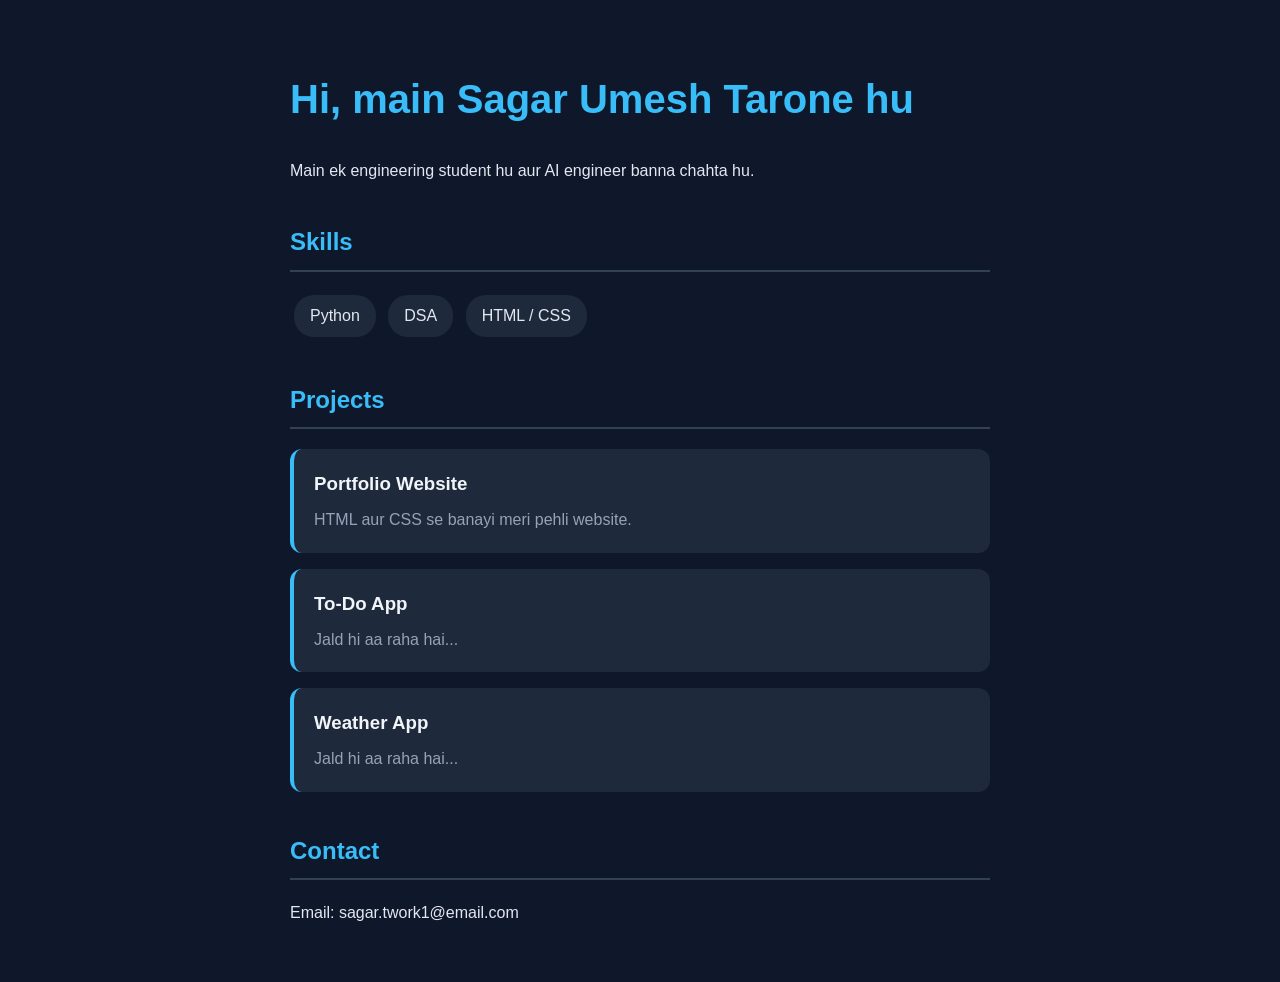
==== index.html @ 5fffef50 "Add portfolio" ====
<!DOCTYPE html>
<html lang="en">

<head>
    <meta charset="UTF-8">
    <meta name="viewport" content="width=device-width, initial-scale=1.0">
    <title>Mera Portfolio</title>
    <link rel="stylesheet" href="style.css">
</head>

<body>

    <h1>Hi, main Sagar Umesh Tarone hu</h1>
    <p>Main ek engineering student hu aur AI engineer banna chahta hu.</p>

    <h2>Skills</h2>
    <ul>
        <li>Python</li>
        <li>DSA</li>
        <li>HTML / CSS</li>
    </ul>

    <h2>Projects</h2>

    <div class="card">
        <h3>Portfolio Website</h3>
        <p>HTML aur CSS se banayi meri pehli website.</p>
    </div>

    <div class="card">
        <h3>To-Do App</h3>
        <p>Jald hi aa raha hai...</p>
    </div>

    <div class="card">
        <h3>Weather App</h3>
        <p>Jald hi aa raha hai...</p>
    </div>

    <h2>Contact</h2>
    <p>Email: sagar.twork1@email.com</p>

</body>

</html>
---- style.css ----
body {
    font-family: Arial, sans-serif;
    background-color: #0f172a;
    color: #e2e8f0;
    max-width: 700px;
    margin: 0 auto;
    padding: 40px 20px;
    line-height: 1.6;
}

h1 {
    color: #38bdf8;
    font-size: 2.5rem;
}

h2 {
    color: #38bdf8;
    border-bottom: 2px solid #334155;
    padding-bottom: 8px;
    margin-top: 40px;
}

ul {
    list-style: none;
    padding: 0;
}

li {
    background-color: #1e293b;
    display: inline-block;
    padding: 8px 16px;
    margin: 4px;
    border-radius: 20px;
}

.card {
    background-color: #1e293b;
    padding: 20px;
    margin: 16px 0;
    border-radius: 12px;
    border-left: 4px solid #38bdf8;
    transition: transform 0.2s;
}

.card:hover {
    transform: translateY(-4px);
}

.card h3 {
    margin: 0 0 8px 0;
    color: #f1f5f9;
}

.card p {
    margin: 0;
    color: #94a3b8;
}
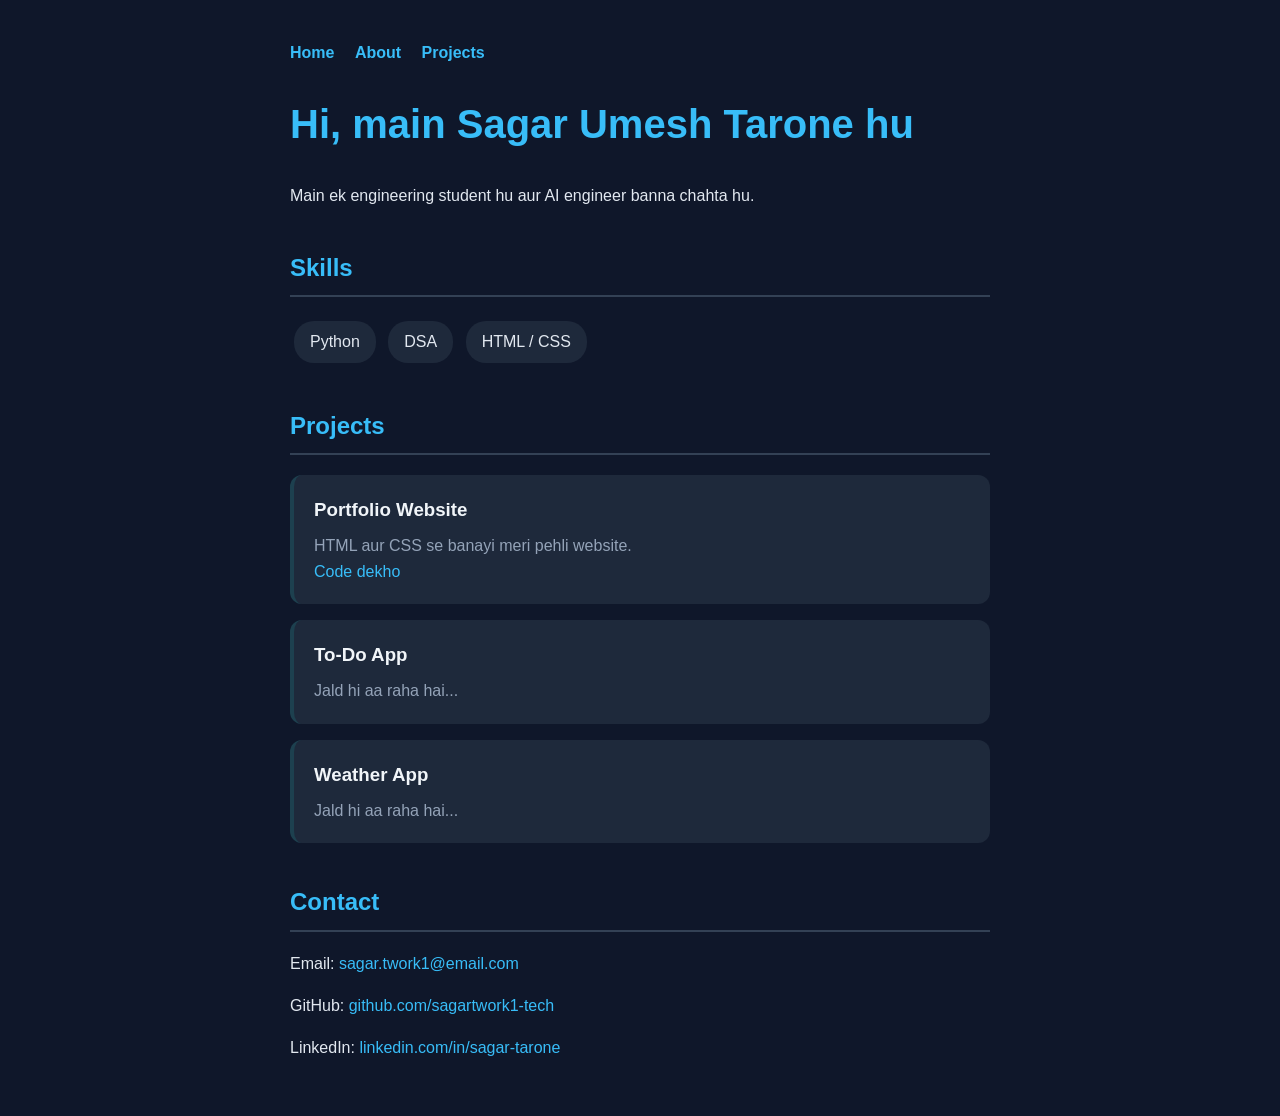
==== commit 40d14018: "Add menu and pages" ====
--- a/index.html
+++ b/index.html
@@ -10,21 +10,29 @@
 
 <body>
 
+    <nav>
+        <a href="index.html">Home</a>
+        <a href="about.html">About</a>
+        <a href="projects.html">Projects</a>
+    </nav>
+
     <h1>Hi, main Sagar Umesh Tarone hu</h1>
     <p>Main ek engineering student hu aur AI engineer banna chahta hu.</p>
 
-    <h2>Skills</h2>
+    <h2 id="skills">Skills</h2>
     <ul>
         <li>Python</li>
         <li>DSA</li>
         <li>HTML / CSS</li>
     </ul>
 
-    <h2>Projects</h2>
+    <h2 id="projects">Projects</h2>
 
     <div class="card">
         <h3>Portfolio Website</h3>
         <p>HTML aur CSS se banayi meri pehli website.</p>
+        <a href="https://github.com/sagartwork1-tech/sagartarone.github.io" target="_blank" rel="noopener">Code
+            dekho</a>
     </div>
 
     <div class="card">
@@ -37,8 +45,12 @@
         <p>Jald hi aa raha hai...</p>
     </div>
 
-    <h2>Contact</h2>
-    <p>Email: sagar.twork1@email.com</p>
+    <h2 id="contact">Contact</h2>
+    <p>Email: <a href="mailto:sagar.twork1@email.com">sagar.twork1@email.com</a></p>
+    <p>GitHub: <a href="https://github.com/sagartwork1-tech" target="_blank"
+            rel="noopener">github.com/sagartwork1-tech</a></p>
+    <p>LinkedIn: <a href="https://linkedin.com/in/sagar-tarone" target="_blank"
+            rel="noopener">linkedin.com/in/sagar-tarone</a></p>
 
 </body>
 
--- a/style.css
+++ b/style.css
@@ -38,7 +38,7 @@
     padding: 20px;
     margin: 16px 0;
     border-radius: 12px;
-    border-left: 4px solid #38bdf8;
+    border-left: 4px solid #1d404f;
     transition: transform 0.2s;
 }
 
@@ -54,4 +54,55 @@
 .card p {
     margin: 0;
     color: #94a3b8;
+}
+
+a {
+    color: #38bdf8;
+    text-decoration: none;
+    transition: color 0.2s ease;
+}
+
+a:hover {
+    color: #7dd3fc;
+    text-decoration: underline;
+}
+
+html {
+    scroll-behavior: smooth;
+}
+
+a {
+    color: #38bdf8;
+    text-decoration: none;
+}
+
+a:hover {
+    text-decoration: underline;
+}
+
+nav {
+    margin-bottom: 24px;
+}
+
+nav a {
+    margin-right: 16px;
+    font-weight: bold;
+}
+
+nav {
+    margin-bottom: 24px;
+}
+
+nav a {
+    margin-right: 16px;
+    font-weight: bold;
+}
+
+a {
+    color: #38bdf8;
+    text-decoration: none;
+}
+
+a:hover {
+    text-decoration: underline;
 }
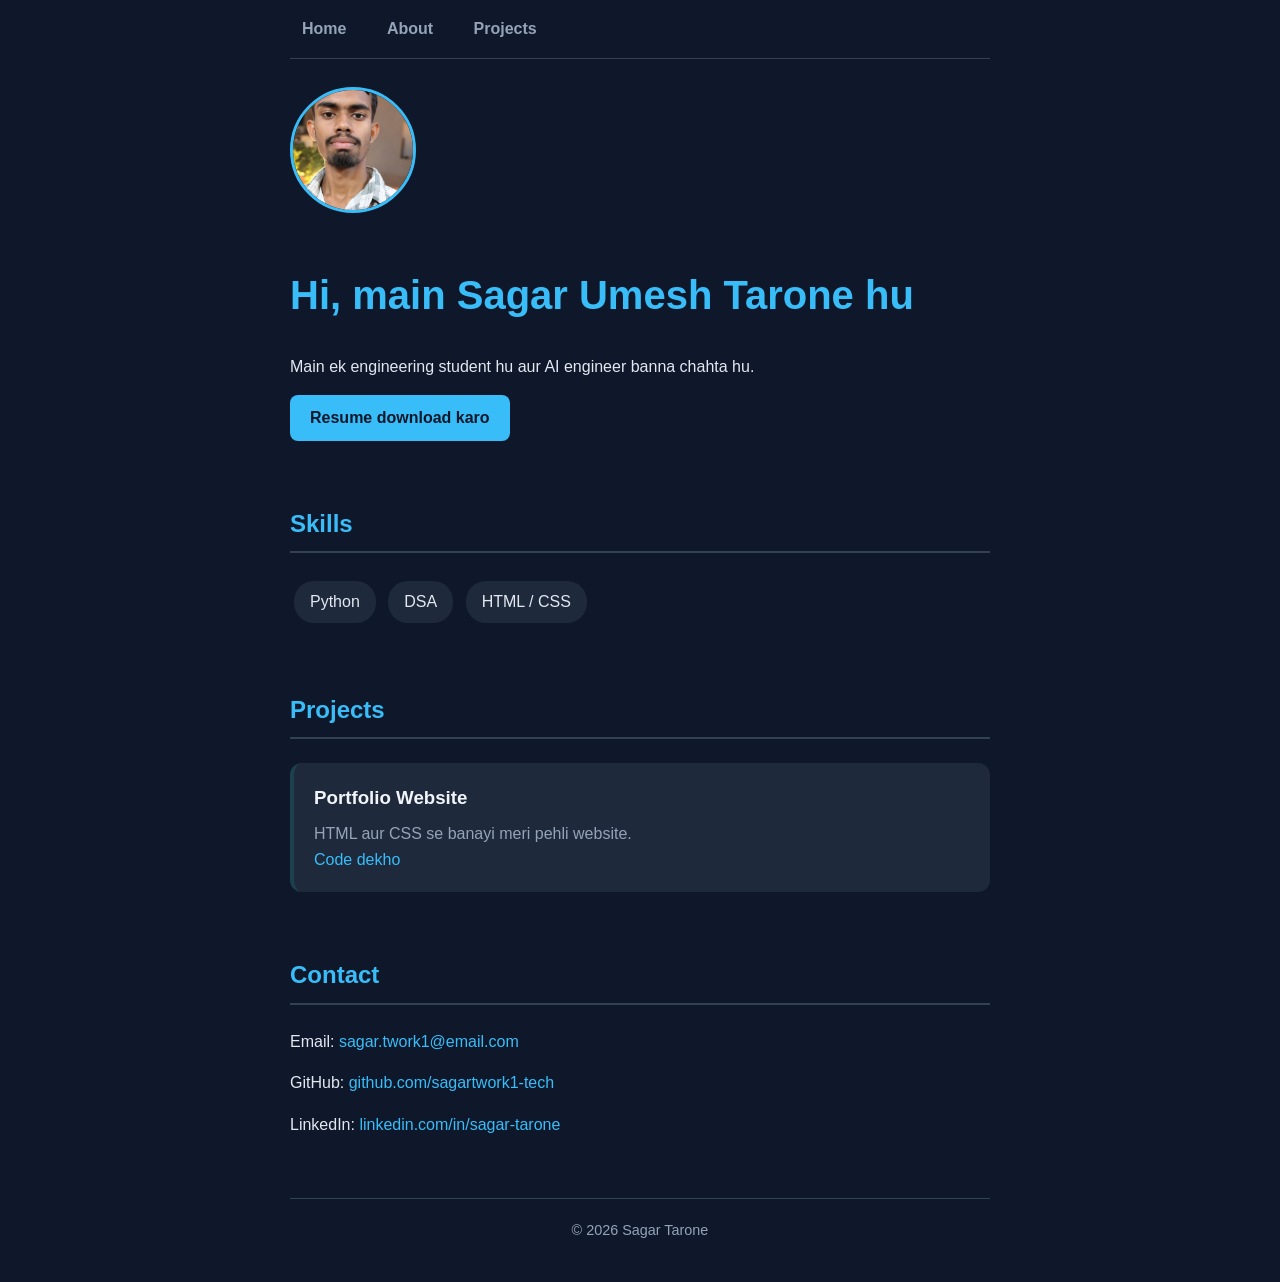
==== commit b37fdad2: "adding profile photo and improve style Resume button hataya	Remove resume button Photo aur CSS add k" ====
--- a/index.html
+++ b/index.html
@@ -4,7 +4,8 @@
 <head>
     <meta charset="UTF-8">
     <meta name="viewport" content="width=device-width, initial-scale=1.0">
-    <title>Mera Portfolio</title>
+    <title>Sagar Tarone | Portfolio</title>
+    <meta name="description" content="Sagar Tarone, AI engineering student ka portfolio">
     <link rel="stylesheet" href="style.css">
 </head>
 
@@ -16,8 +17,11 @@
         <a href="projects.html">Projects</a>
     </nav>
 
+    <img src="images/sagarphoto.jpeg.jpeg" alt="Sagar ki photo" class="profile">
+
     <h1>Hi, main Sagar Umesh Tarone hu</h1>
     <p>Main ek engineering student hu aur AI engineer banna chahta hu.</p>
+    <a href="resume.pdf" download class="btn">Resume download karo</a>
 
     <h2 id="skills">Skills</h2>
     <ul>
@@ -35,16 +39,6 @@
             dekho</a>
     </div>
 
-    <div class="card">
-        <h3>To-Do App</h3>
-        <p>Jald hi aa raha hai...</p>
-    </div>
-
-    <div class="card">
-        <h3>Weather App</h3>
-        <p>Jald hi aa raha hai...</p>
-    </div>
-
     <h2 id="contact">Contact</h2>
     <p>Email: <a href="mailto:sagar.twork1@email.com">sagar.twork1@email.com</a></p>
     <p>GitHub: <a href="https://github.com/sagartwork1-tech" target="_blank"
@@ -52,6 +46,8 @@
     <p>LinkedIn: <a href="https://linkedin.com/in/sagar-tarone" target="_blank"
             rel="noopener">linkedin.com/in/sagar-tarone</a></p>
 
+    <footer>© 2026 Sagar Tarone</footer>
+
 </body>
 
 </html>
--- a/style.css
+++ b/style.css
@@ -1,10 +1,14 @@
+html {
+    scroll-behavior: smooth;
+}
+
 body {
     font-family: Arial, sans-serif;
     background-color: #0f172a;
     color: #e2e8f0;
     max-width: 700px;
     margin: 0 auto;
-    padding: 40px 20px;
+    padding: 0 20px 40px;
     line-height: 1.6;
 }
 
@@ -17,12 +21,15 @@
     color: #38bdf8;
     border-bottom: 2px solid #334155;
     padding-bottom: 8px;
-    margin-top: 40px;
+    margin-top: 64px;
+    margin-bottom: 24px;
+    scroll-margin-top: 80px;
 }
 
 ul {
     list-style: none;
     padding: 0;
+    margin-bottom: 40px;
 }
 
 li {
@@ -67,42 +74,121 @@
     text-decoration: underline;
 }
 
-html {
-    scroll-behavior: smooth;
+/* Navbar Container & Sticky Dark Design */
+.navbar-container {
+    position: sticky;
+    top: 0;
+    z-index: 100;
+    background-color: rgba(15, 23, 42, 0.92);
+    backdrop-filter: blur(12px);
+    -webkit-backdrop-filter: blur(12px);
+    padding: 16px 0;
+    border-bottom: 1px solid #334155;
+    margin-bottom: 32px;
 }
 
-a {
+.navbar {
+    display: flex;
+    justify-content: space-between;
+    align-items: center;
+    flex-wrap: wrap;
+    gap: 12px;
+}
+
+.nav-logo {
+    font-size: 1.25rem;
+    font-weight: 700;
+    color: #f8fafc;
+    text-decoration: none;
+    letter-spacing: 0.5px;
+    display: inline-flex;
+    align-items: center;
+    transition: color 0.2s ease;
+}
+
+.nav-logo span {
+    color: #38bdf8;
+}
+
+.nav-logo:hover {
     color: #38bdf8;
     text-decoration: none;
 }
 
-a:hover {
-    text-decoration: underline;
+.nav-links {
+    display: flex;
+    align-items: center;
+    gap: 6px;
+    flex-wrap: wrap;
 }
 
-nav {
-    margin-bottom: 24px;
+.nav-link {
+    color: #94a3b8;
+    text-decoration: none;
+    font-weight: 600;
+    font-size: 0.95rem;
+    padding: 6px 14px;
+    border-radius: 8px;
+    transition: all 0.2s ease;
 }
 
-nav a {
-    margin-right: 16px;
-    font-weight: bold;
-}
-
-nav {
-    margin-bottom: 24px;
-}
-
-nav a {
-    margin-right: 16px;
-    font-weight: bold;
-}
-
-a {
+.nav-link:hover {
     color: #38bdf8;
+    background-color: rgba(56, 189, 248, 0.12);
     text-decoration: none;
 }
 
-a:hover {
-    text-decoration: underline;
+/* Fallback for simple nav on about.html & projects.html */
+nav:not(.navbar) {
+    margin-bottom: 28px;
+    padding: 16px 0;
+    border-bottom: 1px solid #334155;
+}
+
+nav:not(.navbar) a {
+    margin-right: 12px;
+    font-weight: 600;
+    color: #94a3b8;
+    padding: 6px 12px;
+    border-radius: 6px;
+    transition: all 0.2s ease;
+}
+
+nav:not(.navbar) a:hover {
+    color: #38bdf8;
+    background-color: rgba(56, 189, 248, 0.12);
+    text-decoration: none;
+}
+
+.profile {
+    width: 120px;
+    height: 120px;
+    object-fit: cover;
+    border-radius: 50%;
+    border: 3px solid #38bdf8;
+    margin-bottom: 16px;
+}
+
+.btn {
+    display: inline-block;
+    background-color: #38bdf8;
+    color: #0f172a;
+    padding: 10px 20px;
+    border-radius: 8px;
+    font-weight: bold;
+    transition: transform 0.2s;
+}
+
+.btn:hover {
+    transform: translateY(-2px);
+    text-decoration: none;
+}
+
+footer {
+    margin-top: 60px;
+    padding-top: 20px;
+    border-top: 1px solid #334155;
+    text-align: center;
+    color: #94a3b8;
+    font-size: 0.9rem;
 }
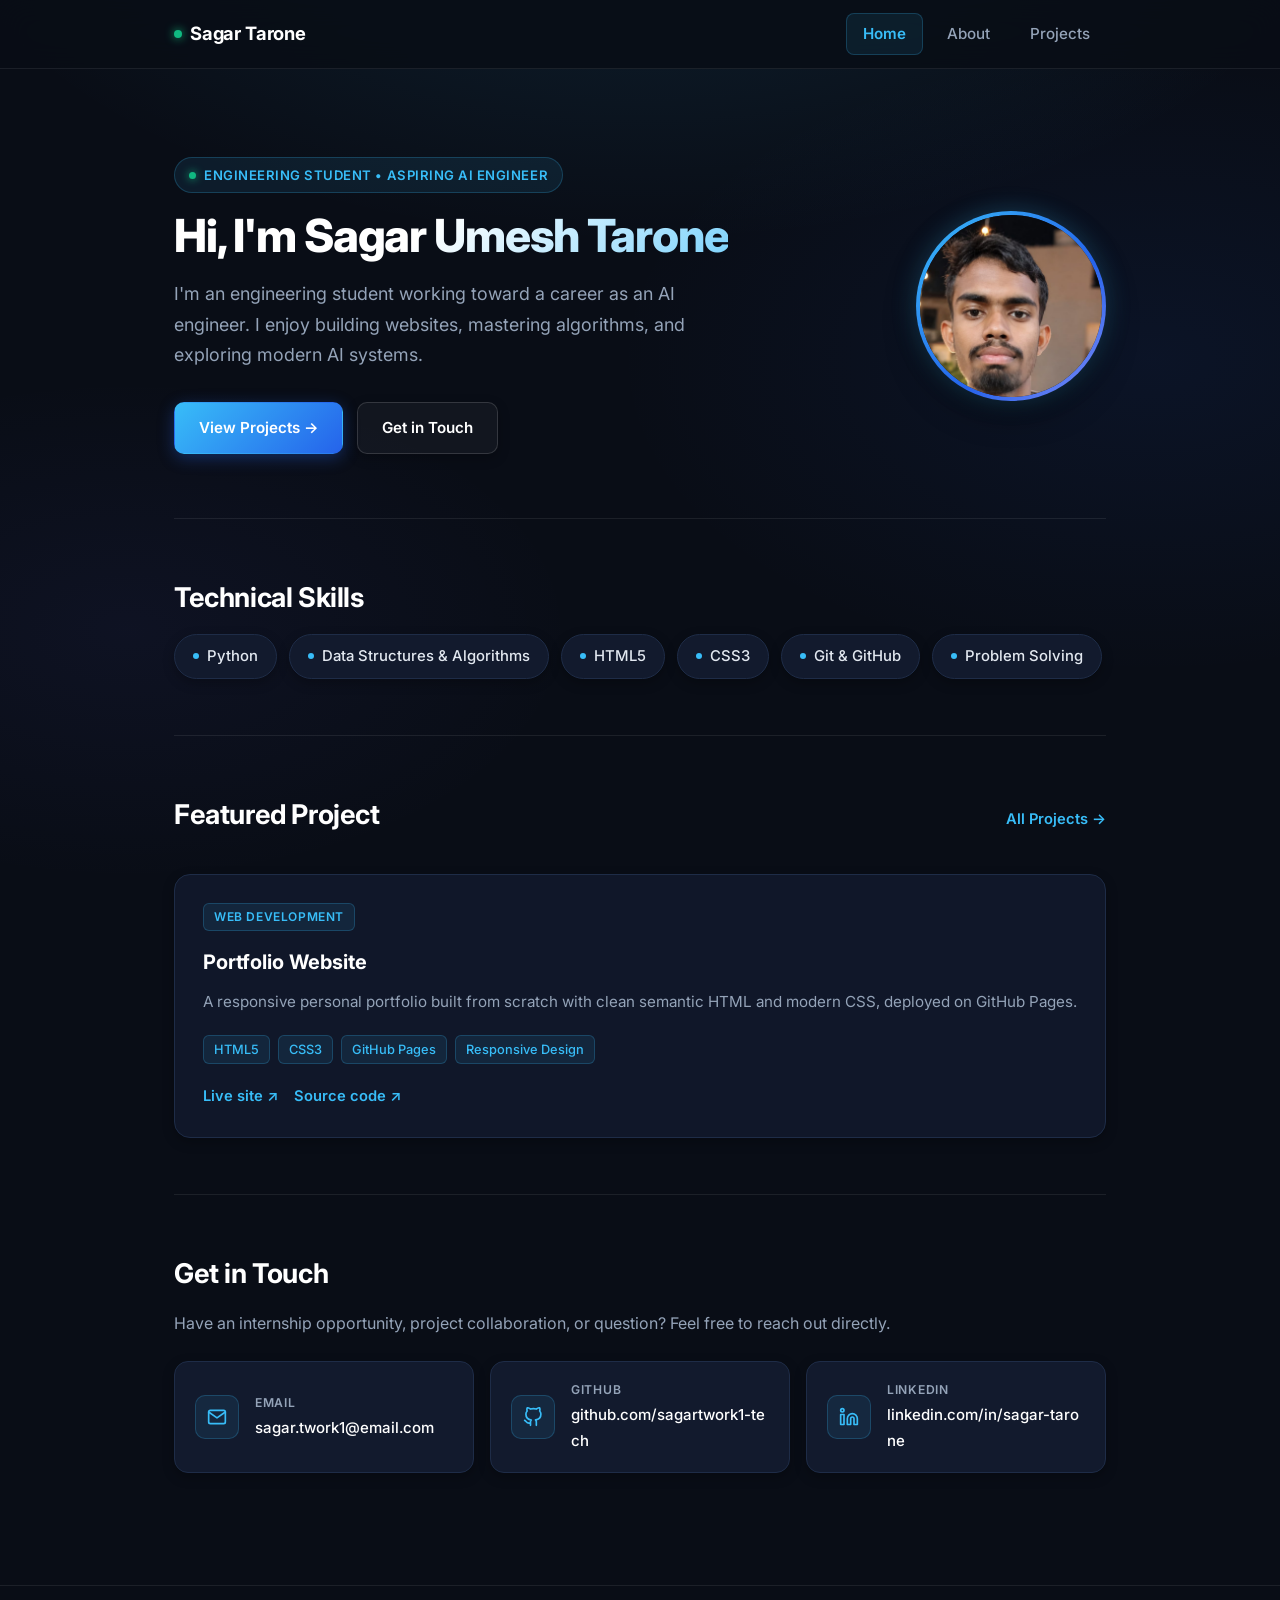
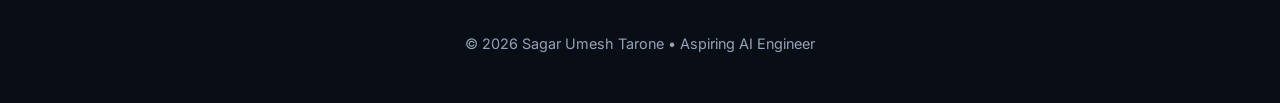
==== commit f498f3b3: "improve colour ,overall site experince,and smooth load experice" ====
--- a/index.html
+++ b/index.html
@@ -5,48 +5,146 @@
     <meta charset="UTF-8">
     <meta name="viewport" content="width=device-width, initial-scale=1.0">
     <title>Sagar Tarone | Portfolio</title>
-    <meta name="description" content="Sagar Tarone, AI engineering student ka portfolio">
+    <meta name="description"
+        content="Portfolio of Sagar Tarone, an engineering student aspiring to become an AI engineer.">
+    <link rel="preconnect" href="https://fonts.googleapis.com">
+    <link rel="preconnect" href="https://fonts.gstatic.com" crossorigin>
+    <link href="https://fonts.googleapis.com/css2?family=Inter:wght@400;500;600;700;800&display=swap" rel="stylesheet">
     <link rel="stylesheet" href="style.css">
 </head>
 
 <body>
 
-    <nav>
-        <a href="index.html">Home</a>
-        <a href="about.html">About</a>
-        <a href="projects.html">Projects</a>
-    </nav>
+    <header class="site-header">
+        <div class="container nav-inner">
+            <a href="index.html" class="brand">
+                <span class="brand-dot"></span>
+                <span>Sagar Tarone</span>
+            </a>
+            <nav>
+                <a href="index.html" class="active">Home</a>
+                <a href="about.html">About</a>
+                <a href="projects.html">Projects</a>
+            </nav>
+        </div>
+    </header>
 
-    <img src="images/sagarphoto.jpeg.jpeg" alt="Sagar ki photo" class="profile">
+    <main class="container">
 
-    <h1>Hi, main Sagar Umesh Tarone hu</h1>
-    <p>Main ek engineering student hu aur AI engineer banna chahta hu.</p>
-    <a href="resume.pdf" download class="btn">Resume download karo</a>
+        <section class="hero">
+            <div class="hero-text">
+                <div class="eyebrow">
+                    <span class="status-pulse"></span>
+                    <span>Engineering Student &bull; Aspiring AI Engineer</span>
+                </div>
+                <h1>Hi, I'm <span class="highlight">Sagar Umesh Tarone</span></h1>
+                <p>I'm an engineering student working toward a career as an AI engineer. I enjoy building websites,
+                    mastering algorithms, and exploring modern AI systems.</p>
+                <div class="hero-actions">
+                    <a href="projects.html" class="btn">View Projects &rarr;</a>
+                    <a href="#contact" class="btn btn-outline">Get in Touch</a>
+                </div>
+            </div>
+            <div class="profile-frame">
+                <img src="images/sagarphoto.jpeg.jpeg" alt="Portrait of Sagar Tarone" class="profile">
+            </div>
+        </section>
 
-    <h2 id="skills">Skills</h2>
-    <ul>
-        <li>Python</li>
-        <li>DSA</li>
-        <li>HTML / CSS</li>
-    </ul>
+        <section class="section" id="skills">
+            <h2>Technical Skills</h2>
+            <ul class="chips">
+                <li><span class="chip-dot"></span>Python</li>
+                <li><span class="chip-dot"></span>Data Structures &amp; Algorithms</li>
+                <li><span class="chip-dot"></span>HTML5</li>
+                <li><span class="chip-dot"></span>CSS3</li>
+                <li><span class="chip-dot"></span>Git &amp; GitHub</li>
+                <li><span class="chip-dot"></span>Problem Solving</li>
+            </ul>
+        </section>
 
-    <h2 id="projects">Projects</h2>
+        <section class="section" id="projects">
+            <div class="section-header">
+                <h2>Featured Project</h2>
+                <a href="projects.html" class="view-all-link">All Projects &rarr;</a>
+            </div>
+            <div class="grid">
+                <div class="card">
+                    <div class="card-badge">Web Development</div>
+                    <h3>Portfolio Website</h3>
+                    <p>A responsive personal portfolio built from scratch with clean semantic HTML and modern CSS,
+                        deployed on GitHub Pages.</p>
+                    <ul class="tags">
+                        <li>HTML5</li>
+                        <li>CSS3</li>
+                        <li>GitHub Pages</li>
+                        <li>Responsive Design</li>
+                    </ul>
+                    <div class="card-links">
+                        <a href="https://sagartwork1-tech.github.io" target="_blank" rel="noopener">Live site
+                            &nearr;</a>
+                        <a href="https://github.com/sagartwork1-tech/sagartarone.github.io" target="_blank"
+                            rel="noopener">Source code &nearr;</a>
+                    </div>
+                </div>
+            </div>
+        </section>
 
-    <div class="card">
-        <h3>Portfolio Website</h3>
-        <p>HTML aur CSS se banayi meri pehli website.</p>
-        <a href="https://github.com/sagartwork1-tech/sagartarone.github.io" target="_blank" rel="noopener">Code
-            dekho</a>
-    </div>
+        <section class="section" id="contact">
+            <h2>Get in Touch</h2>
+            <p class="section-desc">Have an internship opportunity, project collaboration, or question? Feel free to
+                reach out directly.</p>
+            <div class="contact-grid">
+                <a href="mailto:sagar.twork1@email.com" class="contact-card">
+                    <div class="contact-icon">
+                        <svg width="20" height="20" viewBox="0 0 24 24" fill="none" stroke="currentColor"
+                            stroke-width="2" stroke-linecap="round" stroke-linejoin="round">
+                            <path d="M4 4h16c1.1 0 2 .9 2 2v12c0 1.1-.9 2-2 2H4c-1.1 0-2-.9-2-2V6c0-1.1.9-2 2-2z">
+                            </path>
+                            <polyline points="22,6 12,13 2,6"></polyline>
+                        </svg>
+                    </div>
+                    <div class="contact-details">
+                        <span class="contact-label">Email</span>
+                        <span class="contact-value">sagar.twork1@email.com</span>
+                    </div>
+                </a>
+                <a href="https://github.com/sagartwork1-tech" target="_blank" rel="noopener" class="contact-card">
+                    <div class="contact-icon">
+                        <svg width="20" height="20" viewBox="0 0 24 24" fill="none" stroke="currentColor"
+                            stroke-width="2" stroke-linecap="round" stroke-linejoin="round">
+                            <path
+                                d="M9 19c-5 1.5-5-2.5-7-3m14 6v-3.87a3.37 3.37 0 0 0-.94-2.61c3.14-.35 6.44-1.54 6.44-7A5.44 5.44 0 0 0 20 4.77 5.07 5.07 0 0 0 19.91 1S18.73.65 16 2.48a13.38 13.38 0 0 0-7 0C6.27.65 5.09 1 5.09 1A5.07 5.07 0 0 0 5 4.77a5.44 5.44 0 0 0-1.5 3.78c0 5.42 3.3 6.61 6.44 7A3.37 3.37 0 0 0 9 18.13V22">
+                            </path>
+                        </svg>
+                    </div>
+                    <div class="contact-details">
+                        <span class="contact-label">GitHub</span>
+                        <span class="contact-value">github.com/sagartwork1-tech</span>
+                    </div>
+                </a>
+                <a href="https://linkedin.com/in/sagar-tarone" target="_blank" rel="noopener" class="contact-card">
+                    <div class="contact-icon">
+                        <svg width="20" height="20" viewBox="0 0 24 24" fill="none" stroke="currentColor"
+                            stroke-width="2" stroke-linecap="round" stroke-linejoin="round">
+                            <path d="M16 8a6 6 0 0 1 6 6v7h-4v-7a2 2 0 0 0-2-2 2 2 0 0 0-2 2v7h-4v-7a6 6 0 0 1 6-6z">
+                            </path>
+                            <rect x="2" y="9" width="4" height="12"></rect>
+                            <circle cx="4" cy="4" r="2"></circle>
+                        </svg>
+                    </div>
+                    <div class="contact-details">
+                        <span class="contact-label">LinkedIn</span>
+                        <span class="contact-value">linkedin.com/in/sagar-tarone</span>
+                    </div>
+                </a>
+            </div>
+        </section>
 
-    <h2 id="contact">Contact</h2>
-    <p>Email: <a href="mailto:sagar.twork1@email.com">sagar.twork1@email.com</a></p>
-    <p>GitHub: <a href="https://github.com/sagartwork1-tech" target="_blank"
-            rel="noopener">github.com/sagartwork1-tech</a></p>
-    <p>LinkedIn: <a href="https://linkedin.com/in/sagar-tarone" target="_blank"
-            rel="noopener">linkedin.com/in/sagar-tarone</a></p>
+    </main>
 
-    <footer>© 2026 Sagar Tarone</footer>
+    <footer class="site-footer">
+        <p>© 2026 Sagar Umesh Tarone &bull; Aspiring AI Engineer</p>
+    </footer>
 
 </body>
 
--- a/style.css
+++ b/style.css
@@ -1,194 +1,654 @@
+:root {
+    /* Color Palette - Executive Modern Dark Theme */
+    --bg: #090d16;
+    --bg-secondary: #0e1526;
+    --surface: #121a2d;
+    --surface-hover: #18233c;
+    --surface-card: rgba(18, 26, 45, 0.85);
+    --border: #1e2c47;
+    --border-light: rgba(255, 255, 255, 0.08);
+    --border-accent: rgba(56, 189, 248, 0.4);
+
+    /* Typography */
+    --text: #e2e8f0;
+    --text-heading: #ffffff;
+    --muted: #94a3b8;
+    --muted-light: #cbd5e1;
+
+    /* Accents & Gradients */
+    --accent: #38bdf8;
+    --accent-hover: #7dd3fc;
+    --accent-gradient: linear-gradient(135deg, #38bdf8 0%, #2563eb 100%);
+    --accent-glow: rgba(56, 189, 248, 0.25);
+    --badge-bg: rgba(56, 189, 248, 0.09);
+    --badge-border: rgba(56, 189, 248, 0.22);
+    --badge-text: #38bdf8;
+
+    /* Shadows */
+    --shadow-sm: 0 4px 12px rgba(0, 0, 0, 0.25);
+    --shadow-md: 0 8px 24px -4px rgba(0, 0, 0, 0.45);
+    --shadow-lg: 0 16px 36px -6px rgba(0, 0, 0, 0.55), 0 0 24px -2px rgba(56, 189, 248, 0.18);
+}
+
+* {
+    box-sizing: border-box;
+}
+
 html {
     scroll-behavior: smooth;
 }
 
 body {
-    font-family: Arial, sans-serif;
-    background-color: #0f172a;
-    color: #e2e8f0;
-    max-width: 700px;
-    margin: 0 auto;
-    padding: 0 20px 40px;
-    line-height: 1.6;
-}
-
-h1 {
-    color: #38bdf8;
-    font-size: 2.5rem;
-}
-
-h2 {
-    color: #38bdf8;
-    border-bottom: 2px solid #334155;
-    padding-bottom: 8px;
-    margin-top: 64px;
-    margin-bottom: 24px;
-    scroll-margin-top: 80px;
-}
-
-ul {
-    list-style: none;
-    padding: 0;
-    margin-bottom: 40px;
-}
-
-li {
-    background-color: #1e293b;
-    display: inline-block;
-    padding: 8px 16px;
-    margin: 4px;
-    border-radius: 20px;
-}
-
-.card {
-    background-color: #1e293b;
-    padding: 20px;
-    margin: 16px 0;
-    border-radius: 12px;
-    border-left: 4px solid #1d404f;
-    transition: transform 0.2s;
-}
-
-.card:hover {
-    transform: translateY(-4px);
-}
-
-.card h3 {
-    margin: 0 0 8px 0;
-    color: #f1f5f9;
-}
-
-.card p {
     margin: 0;
-    color: #94a3b8;
+    font-family: "Inter", system-ui, -apple-system, BlinkMacSystemFont, "Segoe UI", Roboto, sans-serif;
+    background-color: var(--bg);
+    background-image:
+        radial-gradient(ellipse 80% 60% at 50% -15%, rgba(56, 189, 248, 0.12), transparent 70%),
+        radial-gradient(ellipse 60% 50% at 90% 40%, rgba(37, 99, 235, 0.08), transparent 70%),
+        radial-gradient(ellipse 50% 40% at 10% 70%, rgba(99, 102, 241, 0.06), transparent 70%);
+    background-attachment: fixed;
+    color: var(--text);
+    line-height: 1.7;
+    -webkit-font-smoothing: antialiased;
+    -moz-osx-font-smoothing: grayscale;
 }
 
 a {
-    color: #38bdf8;
+    color: var(--accent);
     text-decoration: none;
     transition: color 0.2s ease;
 }
 
 a:hover {
-    color: #7dd3fc;
-    text-decoration: underline;
-}
-
-/* Navbar Container & Sticky Dark Design */
-.navbar-container {
+    color: var(--accent-hover);
+    text-decoration: none;
+}
+
+.container {
+    max-width: 980px;
+    margin: 0 auto;
+    padding: 0 24px;
+}
+
+/* Header and navigation */
+.site-header {
     position: sticky;
     top: 0;
     z-index: 100;
-    background-color: rgba(15, 23, 42, 0.92);
-    backdrop-filter: blur(12px);
-    -webkit-backdrop-filter: blur(12px);
-    padding: 16px 0;
-    border-bottom: 1px solid #334155;
-    margin-bottom: 32px;
-}
-
-.navbar {
+    background: rgba(9, 13, 22, 0.85);
+    backdrop-filter: blur(14px);
+    -webkit-backdrop-filter: blur(14px);
+    border-bottom: 1px solid var(--border-light);
+    transition: background 0.3s ease;
+}
+
+.nav-inner {
     display: flex;
     justify-content: space-between;
     align-items: center;
+    height: 68px;
+}
+
+.brand {
+    display: inline-flex;
+    align-items: center;
+    gap: 8px;
+    color: var(--text-heading);
+    font-weight: 700;
+    font-size: 1.15rem;
+    letter-spacing: -0.01em;
+}
+
+.brand-dot {
+    width: 8px;
+    height: 8px;
+    border-radius: 50%;
+    background: #10b981;
+    box-shadow: 0 0 10px #10b981;
+    display: inline-block;
+}
+
+.site-header nav {
+    display: flex;
+    align-items: center;
+    gap: 8px;
+}
+
+.site-header nav a {
+    color: var(--muted);
+    font-weight: 500;
+    font-size: 0.95rem;
+    padding: 7px 16px;
+    border-radius: 8px;
+    transition: all 0.2s ease;
+}
+
+.site-header nav a:hover {
+    color: var(--text-heading);
+    background: rgba(255, 255, 255, 0.06);
+}
+
+.site-header nav a.active {
+    color: var(--accent);
+    background: var(--badge-bg);
+    border: 1px solid var(--badge-border);
+    font-weight: 600;
+}
+
+/* Hero section */
+.hero {
+    display: flex;
+    align-items: center;
+    justify-content: space-between;
+    gap: 48px;
+    padding: 88px 0 64px;
+}
+
+.hero-text {
+    max-width: 580px;
+}
+
+.eyebrow {
+    display: inline-flex;
+    align-items: center;
+    gap: 8px;
+    color: var(--badge-text);
+    background: var(--badge-bg);
+    border: 1px solid var(--badge-border);
+    padding: 6px 14px;
+    border-radius: 999px;
+    font-weight: 600;
+    font-size: 0.82rem;
+    letter-spacing: 0.04em;
+    text-transform: uppercase;
+    margin: 0 0 16px;
+}
+
+.status-pulse {
+    width: 7px;
+    height: 7px;
+    border-radius: 50%;
+    background-color: #10b981;
+    box-shadow: 0 0 8px #10b981;
+    display: inline-block;
+}
+
+.hero h1 {
+    font-size: 2.85rem;
+    font-weight: 800;
+    letter-spacing: -0.025em;
+    line-height: 1.18;
+    color: var(--text-heading);
+    margin: 0 0 16px;
+}
+
+.highlight {
+    background: linear-gradient(135deg, #ffffff 30%, #7dd3fc 100%);
+    -webkit-background-clip: text;
+    -webkit-text-fill-color: transparent;
+}
+
+.hero p {
+    color: var(--muted);
+    font-size: 1.12rem;
+    line-height: 1.7;
+    margin: 0 0 32px;
+}
+
+.hero-actions {
+    display: flex;
+    align-items: center;
+    flex-wrap: wrap;
+    gap: 14px;
+}
+
+/* Profile Photo - Round shape, balanced natural zoom */
+.profile-frame {
+    position: relative;
+    width: 190px;
+    height: 190px;
+    border-radius: 50%;
+    padding: 4px;
+    background: linear-gradient(135deg, #38bdf8 0%, #2563eb 60%, #818cf8 100%);
+    box-shadow:
+        0 0 25px rgba(56, 189, 248, 0.25),
+        0 14px 32px -4px rgba(0, 0, 0, 0.6);
+    flex-shrink: 0;
+    transition: transform 0.3s cubic-bezier(0.16, 1, 0.3, 1), box-shadow 0.3s ease;
+}
+
+.profile-frame:hover {
+    transform: scale(1.02);
+    box-shadow:
+        0 0 35px rgba(56, 189, 248, 0.4),
+        0 18px 36px -4px rgba(0, 0, 0, 0.7);
+}
+
+.profile {
+    display: block;
+    width: 100%;
+    height: 100%;
+    border-radius: 50%;
+    object-fit: cover;
+    object-position: center 22%;
+    transform: scale(1.0);
+    background-color: var(--surface);
+}
+
+/* Buttons */
+.btn {
+    display: inline-flex;
+    align-items: center;
+    justify-content: center;
+    gap: 8px;
+    padding: 12px 24px;
+    border-radius: 10px;
+    font-weight: 600;
+    font-size: 0.95rem;
+    background: var(--accent-gradient);
+    color: #ffffff;
+    box-shadow: 0 4px 16px rgba(37, 99, 235, 0.35);
+    transition: all 0.25s cubic-bezier(0.16, 1, 0.3, 1);
+    border: 1px solid transparent;
+    cursor: pointer;
+    text-decoration: none;
+}
+
+.btn:hover {
+    transform: translateY(-2px);
+    box-shadow: 0 6px 22px rgba(56, 189, 248, 0.45);
+    color: #ffffff;
+    text-decoration: none;
+}
+
+.btn-outline {
+    background: rgba(255, 255, 255, 0.04);
+    color: var(--text-heading);
+    border: 1px solid rgba(255, 255, 255, 0.14);
+    box-shadow: var(--shadow-sm);
+    margin-left: 0;
+}
+
+.btn-outline:hover {
+    background: rgba(255, 255, 255, 0.08);
+    border-color: var(--accent);
+    color: var(--accent);
+    box-shadow: 0 4px 16px rgba(56, 189, 248, 0.18);
+}
+
+/* Sections */
+.section {
+    padding: 56px 0;
+    border-top: 1px solid var(--border-light);
+}
+
+.section-header {
+    display: flex;
+    justify-content: space-between;
+    align-items: baseline;
+    margin-bottom: 24px;
+}
+
+.section h2 {
+    font-size: 1.7rem;
+    font-weight: 700;
+    letter-spacing: -0.015em;
+    color: var(--text-heading);
+    margin: 0 0 12px;
+}
+
+.section-desc {
+    color: var(--muted);
+    font-size: 1rem;
+    margin: 0 0 24px;
+}
+
+.view-all-link {
+    font-size: 0.92rem;
+    font-weight: 600;
+}
+
+/* Chips / Skills */
+.chips {
+    list-style: none;
+    display: flex;
     flex-wrap: wrap;
     gap: 12px;
-}
-
-.nav-logo {
+    padding: 0;
+    margin: 0;
+}
+
+.chips li {
+    display: inline-flex;
+    align-items: center;
+    gap: 8px;
+    background: var(--surface);
+    border: 1px solid var(--border);
+    color: var(--text);
+    padding: 9px 18px;
+    border-radius: 999px;
+    font-size: 0.93rem;
+    font-weight: 500;
+    box-shadow: var(--shadow-sm);
+    transition: all 0.25s ease;
+}
+
+.chips li:hover {
+    border-color: var(--border-accent);
+    background: var(--surface-hover);
+    color: var(--text-heading);
+    transform: translateY(-2px);
+    box-shadow: 0 6px 16px rgba(0, 0, 0, 0.35);
+}
+
+.chip-dot {
+    width: 6px;
+    height: 6px;
+    border-radius: 50%;
+    background-color: var(--accent);
+    display: inline-block;
+}
+
+/* Cards & Grid */
+.grid {
+    display: grid;
+    grid-template-columns: repeat(auto-fit, minmax(300px, 1fr));
+    gap: 24px;
+}
+
+.card {
+    background: var(--surface-card);
+    backdrop-filter: blur(8px);
+    -webkit-backdrop-filter: blur(8px);
+    border: 1px solid var(--border);
+    border-radius: 16px;
+    padding: 28px;
+    box-shadow: var(--shadow-sm);
+    transition: all 0.3s cubic-bezier(0.16, 1, 0.3, 1);
+    position: relative;
+    overflow: hidden;
+    display: flex;
+    flex-direction: column;
+}
+
+.card::before {
+    content: '';
+    position: absolute;
+    top: 0;
+    left: 0;
+    right: 0;
+    height: 2px;
+    background: var(--accent-gradient);
+    opacity: 0;
+    transition: opacity 0.3s ease;
+}
+
+.card:hover {
+    transform: translateY(-4px);
+    border-color: var(--border-accent);
+    box-shadow: var(--shadow-lg);
+}
+
+.card:hover::before {
+    opacity: 1;
+}
+
+.card-badge {
+    align-self: flex-start;
+    font-size: 0.75rem;
+    font-weight: 600;
+    text-transform: uppercase;
+    letter-spacing: 0.05em;
+    color: var(--accent);
+    background: var(--badge-bg);
+    border: 1px solid var(--badge-border);
+    padding: 3px 10px;
+    border-radius: 6px;
+    margin-bottom: 14px;
+}
+
+.card h3 {
+    margin: 0 0 10px;
     font-size: 1.25rem;
     font-weight: 700;
-    color: #f8fafc;
+    color: var(--text-heading);
+}
+
+.card p {
+    margin: 0 0 20px;
+    color: var(--muted);
+    font-size: 0.95rem;
+    line-height: 1.65;
+    flex-grow: 1;
+}
+
+.card-placeholder {
+    border-style: dashed;
+    border-color: rgba(255, 255, 255, 0.16);
+    background: rgba(18, 26, 45, 0.45);
+    justify-content: center;
+}
+
+.card-placeholder:hover {
+    border-color: var(--border-accent);
+    background: rgba(18, 26, 45, 0.7);
+}
+
+.placeholder-icon {
+    color: var(--accent);
+    margin-bottom: 12px;
+}
+
+.tags {
+    list-style: none;
+    display: flex;
+    flex-wrap: wrap;
+    gap: 8px;
+    padding: 0;
+    margin: 0 0 20px;
+}
+
+.tags li {
+    font-size: 0.8rem;
+    font-weight: 500;
+    color: var(--accent);
+    background: var(--badge-bg);
+    border: 1px solid var(--badge-border);
+    padding: 3px 10px;
+    border-radius: 6px;
+}
+
+.card-links {
+    margin-top: auto;
+    display: flex;
+    flex-wrap: wrap;
+    gap: 16px;
+}
+
+.card-links a {
+    display: inline-flex;
+    align-items: center;
+    gap: 6px;
+    font-weight: 600;
+    font-size: 0.92rem;
+    color: var(--accent);
+    transition: color 0.2s ease;
+}
+
+.card-links a:hover {
+    color: var(--accent-hover);
+    text-decoration: underline;
+}
+
+/* Contact Grid & Modern Cards */
+.contact-grid {
+    display: grid;
+    grid-template-columns: repeat(auto-fit, minmax(260px, 1fr));
+    gap: 16px;
+    margin-top: 16px;
+}
+
+.contact-card {
+    display: flex;
+    align-items: center;
+    gap: 16px;
+    background: var(--surface);
+    border: 1px solid var(--border);
+    border-radius: 14px;
+    padding: 18px 20px;
+    box-shadow: var(--shadow-sm);
     text-decoration: none;
-    letter-spacing: 0.5px;
-    display: inline-flex;
-    align-items: center;
-    transition: color 0.2s ease;
-}
-
-.nav-logo span {
-    color: #38bdf8;
-}
-
-.nav-logo:hover {
-    color: #38bdf8;
+    transition: all 0.25s cubic-bezier(0.16, 1, 0.3, 1);
+}
+
+.contact-card:hover {
+    border-color: var(--border-accent);
+    background: var(--surface-hover);
+    transform: translateY(-2px);
+    box-shadow: var(--shadow-md);
     text-decoration: none;
 }
 
-.nav-links {
-    display: flex;
-    align-items: center;
-    gap: 6px;
-    flex-wrap: wrap;
-}
-
-.nav-link {
-    color: #94a3b8;
-    text-decoration: none;
+.contact-icon {
+    display: flex;
+    align-items: center;
+    justify-content: center;
+    width: 44px;
+    height: 44px;
+    border-radius: 10px;
+    background: var(--badge-bg);
+    border: 1px solid var(--badge-border);
+    color: var(--accent);
+    flex-shrink: 0;
+}
+
+.contact-details {
+    display: flex;
+    flex-direction: column;
+}
+
+.contact-label {
+    font-size: 0.76rem;
+    text-transform: uppercase;
+    letter-spacing: 0.06em;
+    color: var(--muted);
     font-weight: 600;
-    font-size: 0.95rem;
-    padding: 6px 14px;
-    border-radius: 8px;
-    transition: all 0.2s ease;
-}
-
-.nav-link:hover {
-    color: #38bdf8;
-    background-color: rgba(56, 189, 248, 0.12);
-    text-decoration: none;
-}
-
-/* Fallback for simple nav on about.html & projects.html */
-nav:not(.navbar) {
-    margin-bottom: 28px;
-    padding: 16px 0;
-    border-bottom: 1px solid #334155;
-}
-
-nav:not(.navbar) a {
-    margin-right: 12px;
-    font-weight: 600;
-    color: #94a3b8;
-    padding: 6px 12px;
-    border-radius: 6px;
-    transition: all 0.2s ease;
-}
-
-nav:not(.navbar) a:hover {
-    color: #38bdf8;
-    background-color: rgba(56, 189, 248, 0.12);
-    text-decoration: none;
-}
-
-.profile {
-    width: 120px;
-    height: 120px;
-    object-fit: cover;
-    border-radius: 50%;
-    border: 3px solid #38bdf8;
-    margin-bottom: 16px;
-}
-
-.btn {
+    margin-bottom: 2px;
+}
+
+.contact-value {
+    color: var(--text-heading);
+    font-weight: 500;
+    font-size: 0.94rem;
+    word-break: break-all;
+}
+
+/* Contact List Fallback */
+.contact-list {
+    list-style: none;
+    padding: 0;
+    margin: 0;
+}
+
+.contact-list li {
+    margin-bottom: 12px;
+    display: flex;
+    align-items: center;
+}
+
+.contact-list span {
     display: inline-block;
-    background-color: #38bdf8;
-    color: #0f172a;
-    padding: 10px 20px;
-    border-radius: 8px;
-    font-weight: bold;
-    transition: transform 0.2s;
-}
-
-.btn:hover {
-    transform: translateY(-2px);
-    text-decoration: none;
-}
-
-footer {
-    margin-top: 60px;
-    padding-top: 20px;
-    border-top: 1px solid #334155;
+    width: 90px;
+    color: var(--muted);
+    font-weight: 500;
+}
+
+/* Inner pages (About, Projects) */
+.page-title {
+    padding: 68px 0 28px;
+}
+
+.page-title h1 {
+    font-size: 2.6rem;
+    font-weight: 800;
+    letter-spacing: -0.02em;
+    color: var(--text-heading);
+    margin: 0 0 10px;
+}
+
+.page-title p,
+.page-title .subtitle {
+    color: var(--muted);
+    font-size: 1.15rem;
+    margin: 0;
+}
+
+.prose {
+    max-width: 720px;
+    padding-bottom: 40px;
+}
+
+.prose p {
+    font-size: 1.05rem;
+    color: var(--text);
+    line-height: 1.8;
+    margin: 0 0 20px;
+}
+
+.prose strong {
+    color: var(--text-heading);
+}
+
+/* Footer */
+.site-footer {
+    border-top: 1px solid var(--border-light);
+    padding: 32px 0;
+    margin-top: 56px;
     text-align: center;
-    color: #94a3b8;
+    color: var(--muted);
     font-size: 0.9rem;
+}
+
+/* Mobile & Tablet Responsiveness */
+@media (max-width: 768px) {
+    .hero {
+        flex-direction: column-reverse;
+        text-align: center;
+        padding: 52px 0 44px;
+        gap: 32px;
+    }
+
+    .hero-text {
+        max-width: 100%;
+    }
+
+    .hero h1 {
+        font-size: 2.2rem;
+    }
+
+    .hero p {
+        font-size: 1.02rem;
+    }
+
+    .hero-actions {
+        justify-content: center;
+    }
+
+    .profile-frame {
+        width: 160px;
+        height: 160px;
+    }
+
+    .site-header nav a {
+        padding: 6px 10px;
+        font-size: 0.9rem;
+    }
+
+    .page-title {
+        padding: 48px 0 20px;
+    }
+
+    .page-title h1 {
+        font-size: 2.1rem;
+    }
 }
